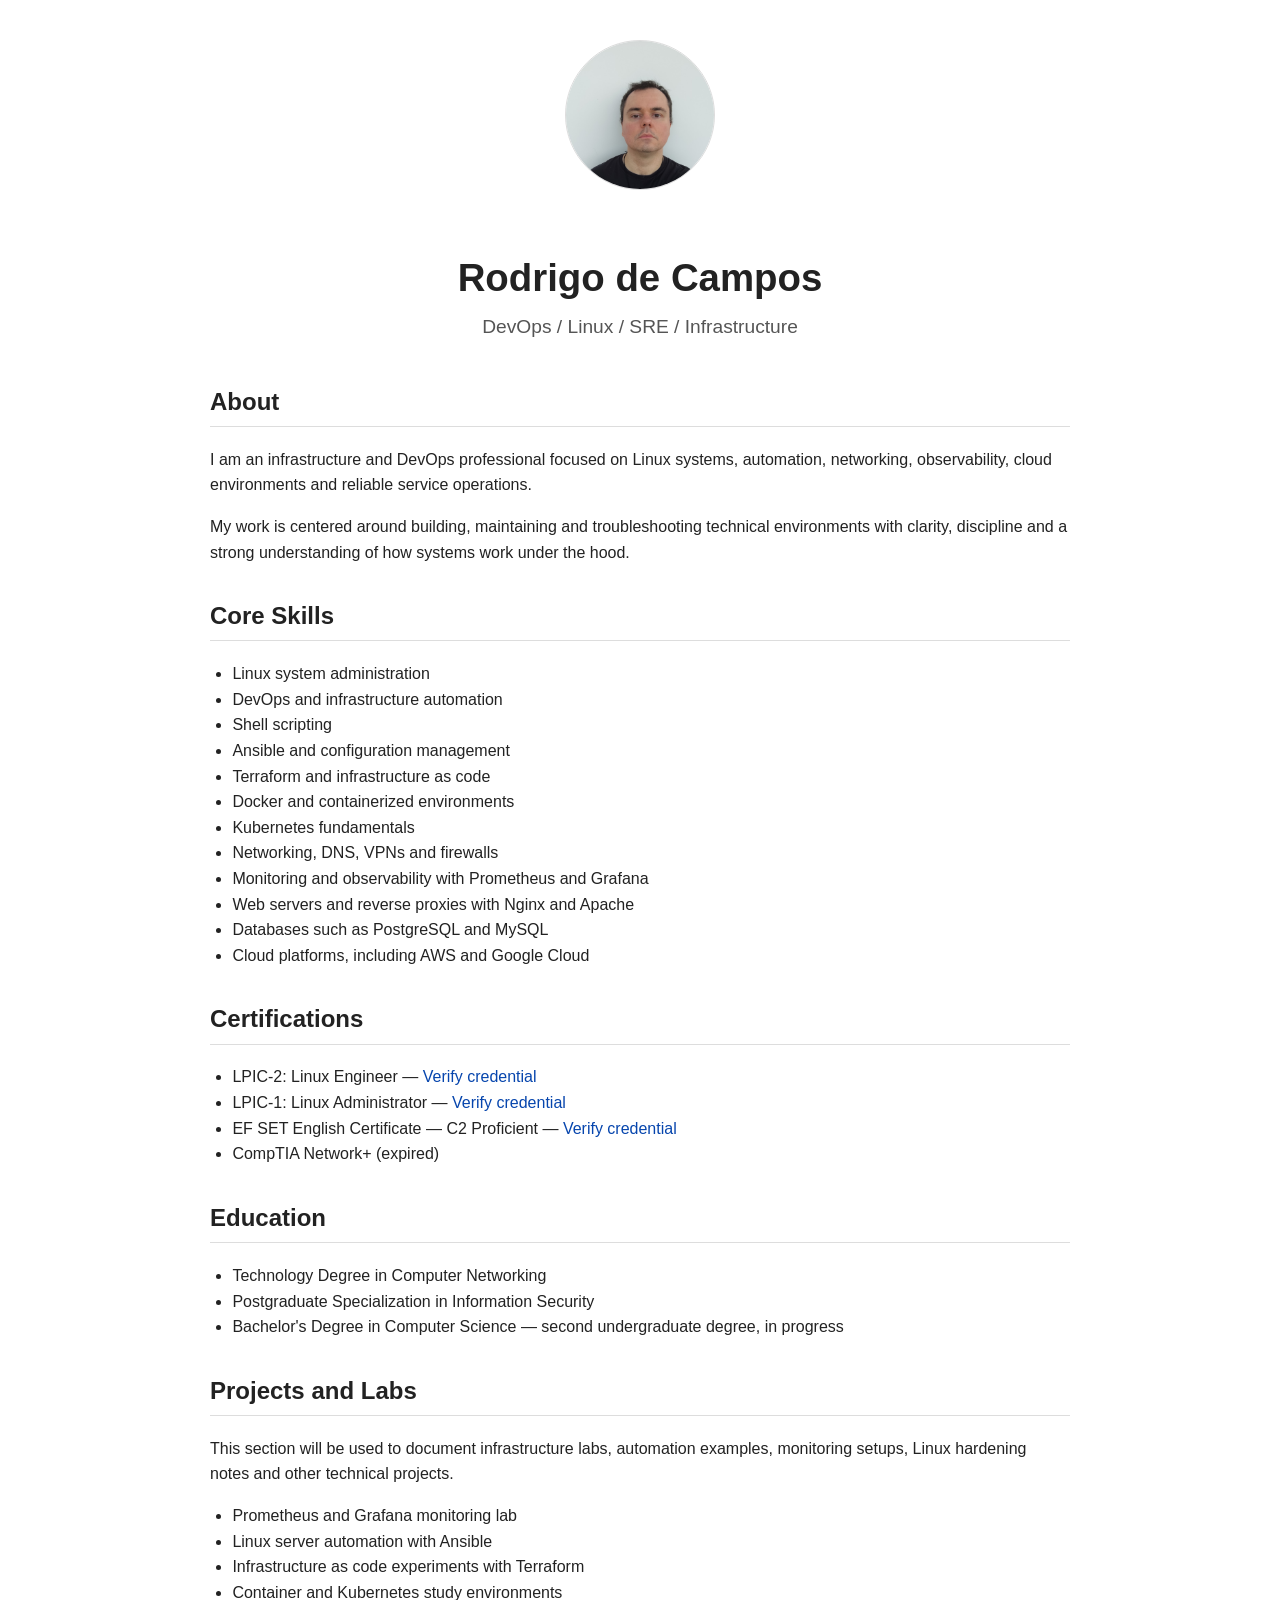
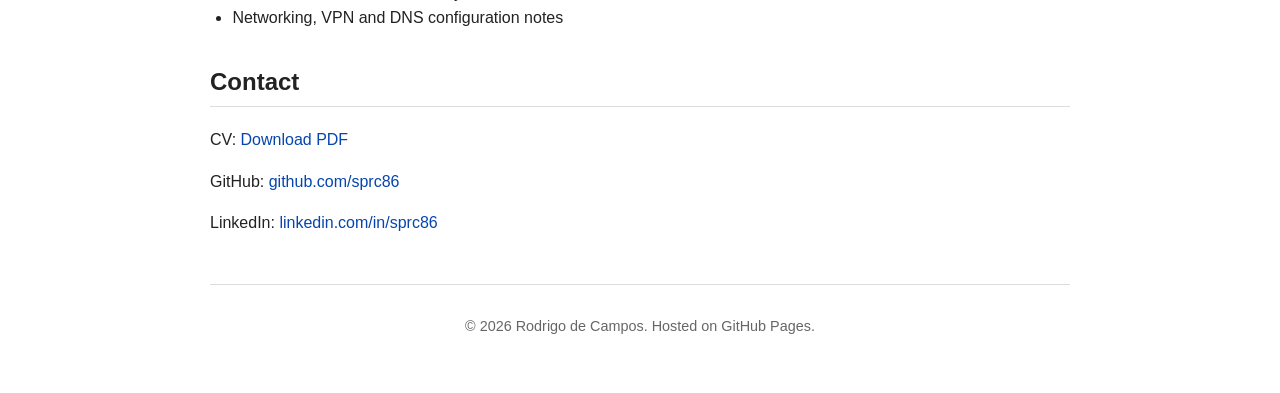
==== index.html @ e0865666 "Update portfolio footer attribution, minimalistic" ====
<!doctype html>

<html lang="en">
<head>
  <meta charset="utf-8">
  <meta name="viewport" content="width=device-width, initial-scale=1">
  <title>Rodrigo de Campos | DevOps / Linux / SRE</title>
  <meta name="description" content="Rodrigo de Campos - DevOps, Linux, SRE, infrastructure, automation, cloud, networking and observability.">

  <style>
    body {
      font-family: Arial, Helvetica, sans-serif;
      line-height: 1.6;
      max-width: 860px;
      margin: 0 auto;
      padding: 40px 24px;
      color: #222;
      background: #fff;
    }

    header {
      margin-bottom: 40px;
      text-align: center;
    }

    h1 {
      font-size: 2.4rem;
      margin-bottom: 0.2rem;
    }

    h2 {
      margin-top: 2rem;
      border-bottom: 1px solid #ddd;
      padding-bottom: 0.3rem;
    }

    a {
      color: #0645ad;
      text-decoration: none;
    }

    a:hover {
      text-decoration: underline;
    }

    .subtitle {
      font-size: 1.2rem;
      color: #555;
      margin-top: 0;
    }

    .section {
      margin-bottom: 2rem;
    }

    .profile-photo {
      width: 148px;
      height: 148px;
      object-fit: cover;
      object-position: center top;
      border-radius: 50%;
      margin-bottom: 24px;
      border: 1px solid #ddd;
    }

    ul {
      padding-left: 1.4rem;
    }

    footer {
      margin-top: 3rem;
      font-size: 0.9rem;
      color: #666;
      border-top: 1px solid #ddd;
      padding-top: 1rem;
      text-align: center;
    }
  </style>

</head>

<body>
  <header>
    <img class="profile-photo" src="assets/images/rdc.jpg" alt="Rodrigo de Campos">


<h1>Rodrigo de Campos</h1>
<p class="subtitle">DevOps / Linux / SRE / Infrastructure</p>


  </header>

  <main>
    <section id="about" class="section">
      <h2>About</h2>


  <p>
    I am an infrastructure and DevOps professional focused on Linux systems,
    automation, networking, observability, cloud environments and reliable
    service operations.
  </p>

  <p>
    My work is centered around building, maintaining and troubleshooting
    technical environments with clarity, discipline and a strong understanding
    of how systems work under the hood.
  </p>
</section>

<section id="skills" class="section">
  <h2>Core Skills</h2>

  <ul>
    <li>Linux system administration</li>
    <li>DevOps and infrastructure automation</li>
    <li>Shell scripting</li>
    <li>Ansible and configuration management</li>
    <li>Terraform and infrastructure as code</li>
    <li>Docker and containerized environments</li>
    <li>Kubernetes fundamentals</li>
    <li>Networking, DNS, VPNs and firewalls</li>
    <li>Monitoring and observability with Prometheus and Grafana</li>
    <li>Web servers and reverse proxies with Nginx and Apache</li>
    <li>Databases such as PostgreSQL and MySQL</li>
    <li>Cloud platforms, including AWS and Google Cloud</li>
  </ul>
</section>

<section id="certifications" class="section">
  <h2>Certifications</h2>

  <ul>
    <li>LPIC-2: Linux Engineer — <a href="https://cs.lpi.org/caf/Xamman/certification/verify/LPI000189969/xfram867fl" target="_blank" rel="noopener noreferrer">Verify credential</a></li>
    <li>LPIC-1: Linux Administrator — <a href="https://cs.lpi.org/caf/Xamman/certification/verify/LPI000189969/xfram867fl" target="_blank" rel="noopener noreferrer">Verify credential</a></li>
    <li>EF SET English Certificate — C2 Proficient — <a href="https://cert.efset.org/en/R8xj2A" target="_blank" rel="noopener noreferrer">Verify credential</a></li>
    <li>CompTIA Network+ (expired)</li>
  </ul>
</section>

<section id="education" class="section">
  <h2>Education</h2>

  <ul>
    <li>Technology Degree in Computer Networking</li>
    <li>Postgraduate Specialization in Information Security</li>
    <li>Bachelor's Degree in Computer Science — second undergraduate degree, in progress</li>
  </ul>
</section>

<section id="projects" class="section">
  <h2>Projects and Labs</h2>

  <p>
    This section will be used to document infrastructure labs, automation
    examples, monitoring setups, Linux hardening notes and other technical
    projects.
  </p>

  <ul>
    <li>Prometheus and Grafana monitoring lab</li>
    <li>Linux server automation with Ansible</li>
    <li>Infrastructure as code experiments with Terraform</li>
    <li>Container and Kubernetes study environments</li>
    <li>Networking, VPN and DNS configuration notes</li>
  </ul>
</section>

<section id="contact" class="section">
  <h2>Contact</h2>

  <p>
    CV:
    <a href="assets/cv/Rodrigo_de_Campos.pdf" target="_blank" rel="noopener noreferrer">
      Download PDF
    </a>
  </p>

  <p>
    GitHub:
    <a href="https://github.com/sprc86" target="_blank" rel="noopener noreferrer">
      github.com/sprc86
    </a>
  </p>

  <p>
    LinkedIn:
    <a href="https://www.linkedin.com/in/sprc86/" target="_blank" rel="noopener noreferrer">
      linkedin.com/in/sprc86
    </a>
  </p>
</section>


  </main>

  <footer>
    <p>© 2026 Rodrigo de Campos. Hosted on GitHub Pages.</p>
  </footer>
</body>
</html>
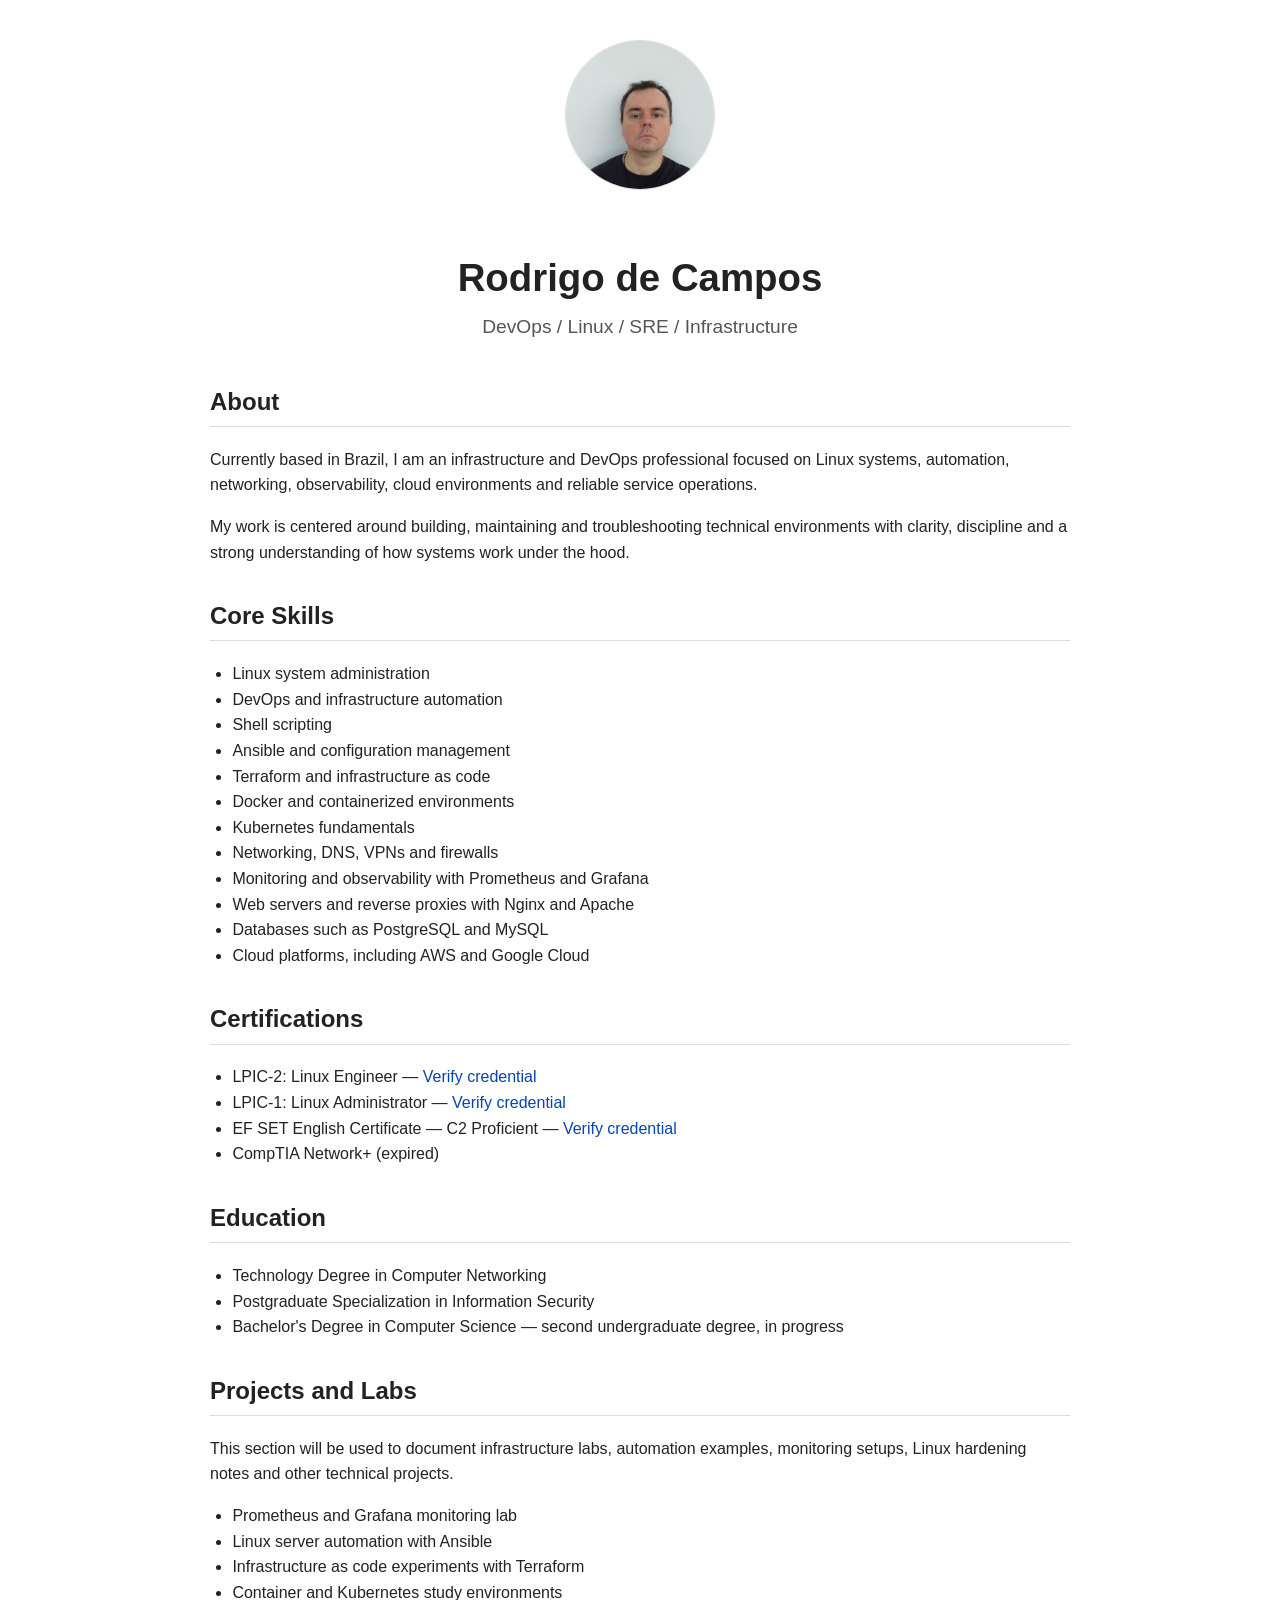
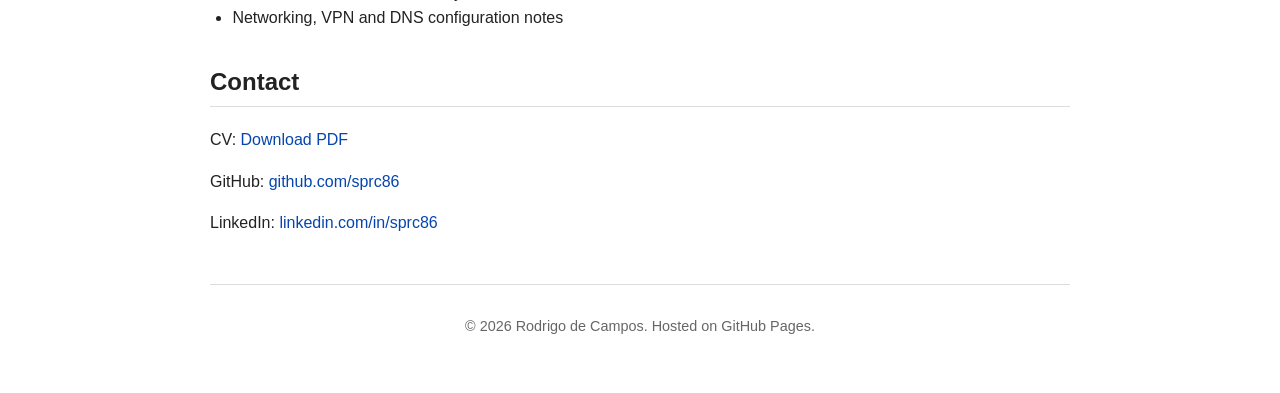
==== commit 0ed5280c: "Fixed personal presentation text" ====
--- a/index.html
+++ b/index.html
@@ -96,7 +96,7 @@
 
 
   <p>
-    I am an infrastructure and DevOps professional focused on Linux systems,
+    Currently based in Brazil, I am an infrastructure and DevOps professional focused on Linux systems,
     automation, networking, observability, cloud environments and reliable
     service operations.
   </p>
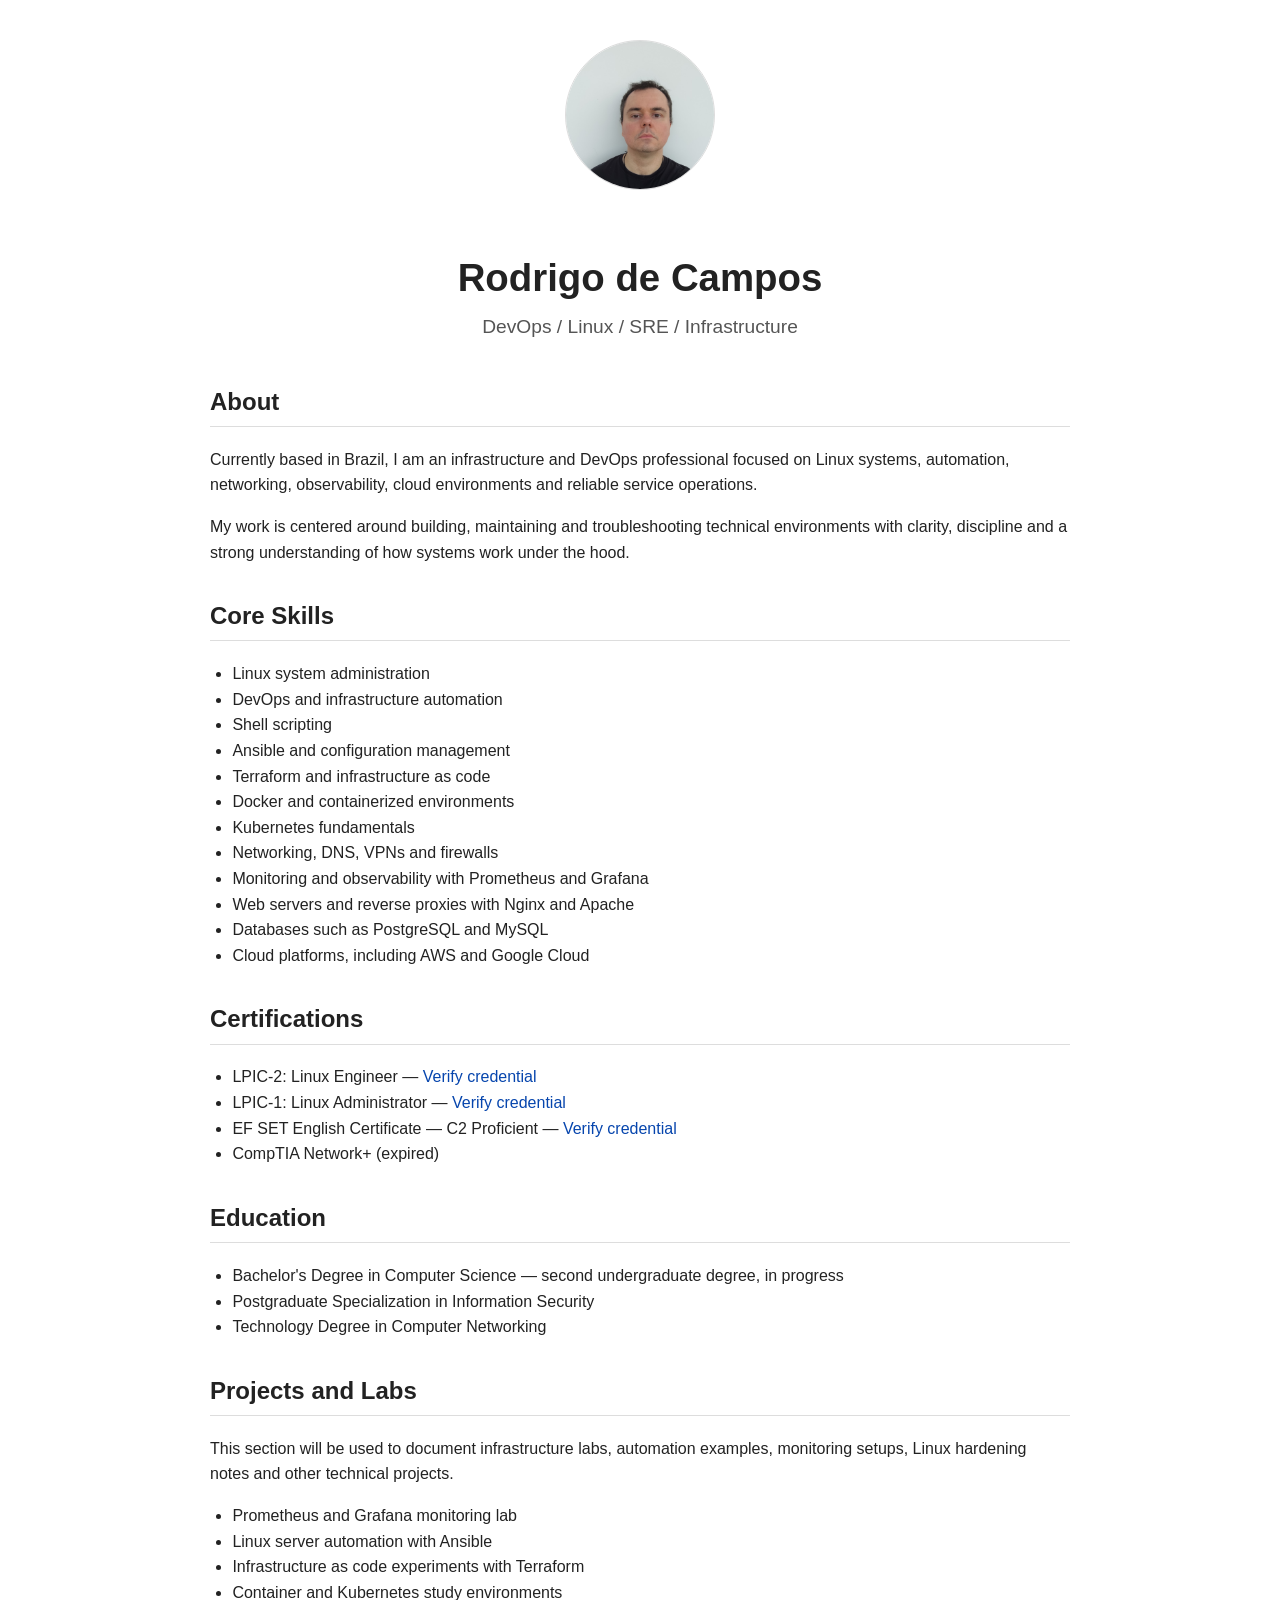
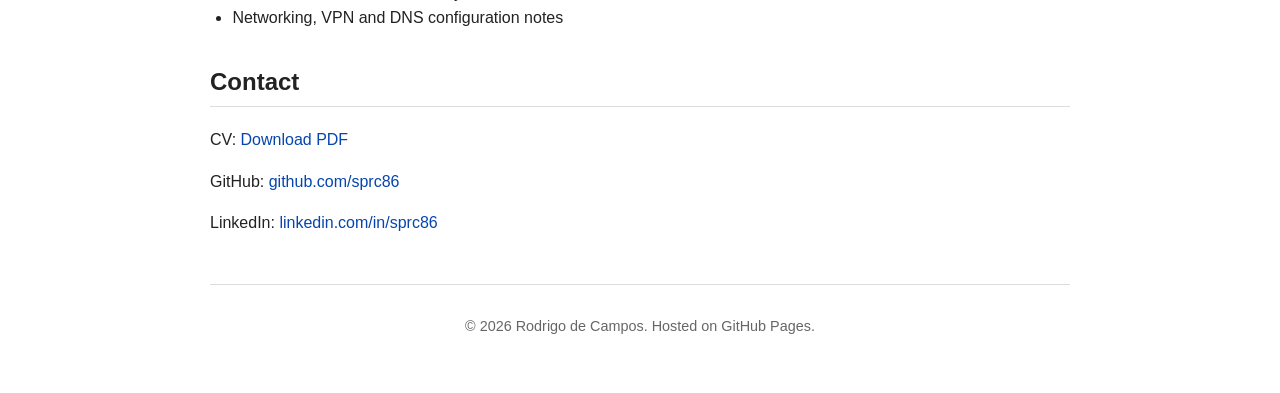
==== commit 3cc31883: "Fixed Education field" ====
--- a/index.html
+++ b/index.html
@@ -6,7 +6,7 @@
   <meta name="viewport" content="width=device-width, initial-scale=1">
   <title>Rodrigo de Campos | DevOps / Linux / SRE</title>
   <meta name="description" content="Rodrigo de Campos - DevOps, Linux, SRE, infrastructure, automation, cloud, networking and observability.">
-
+  <link rel="canonical" href="https://rodrigodecampos.com.br/">
   <style>
     body {
       font-family: Arial, Helvetica, sans-serif;
@@ -142,9 +142,9 @@
   <h2>Education</h2>
 
   <ul>
+    <li>Bachelor's Degree in Computer Science — second undergraduate degree, in progress</li>
+    <li>Postgraduate Specialization in Information Security</li>
     <li>Technology Degree in Computer Networking</li>
-    <li>Postgraduate Specialization in Information Security</li>
-    <li>Bachelor's Degree in Computer Science — second undergraduate degree, in progress</li>
   </ul>
 </section>
 
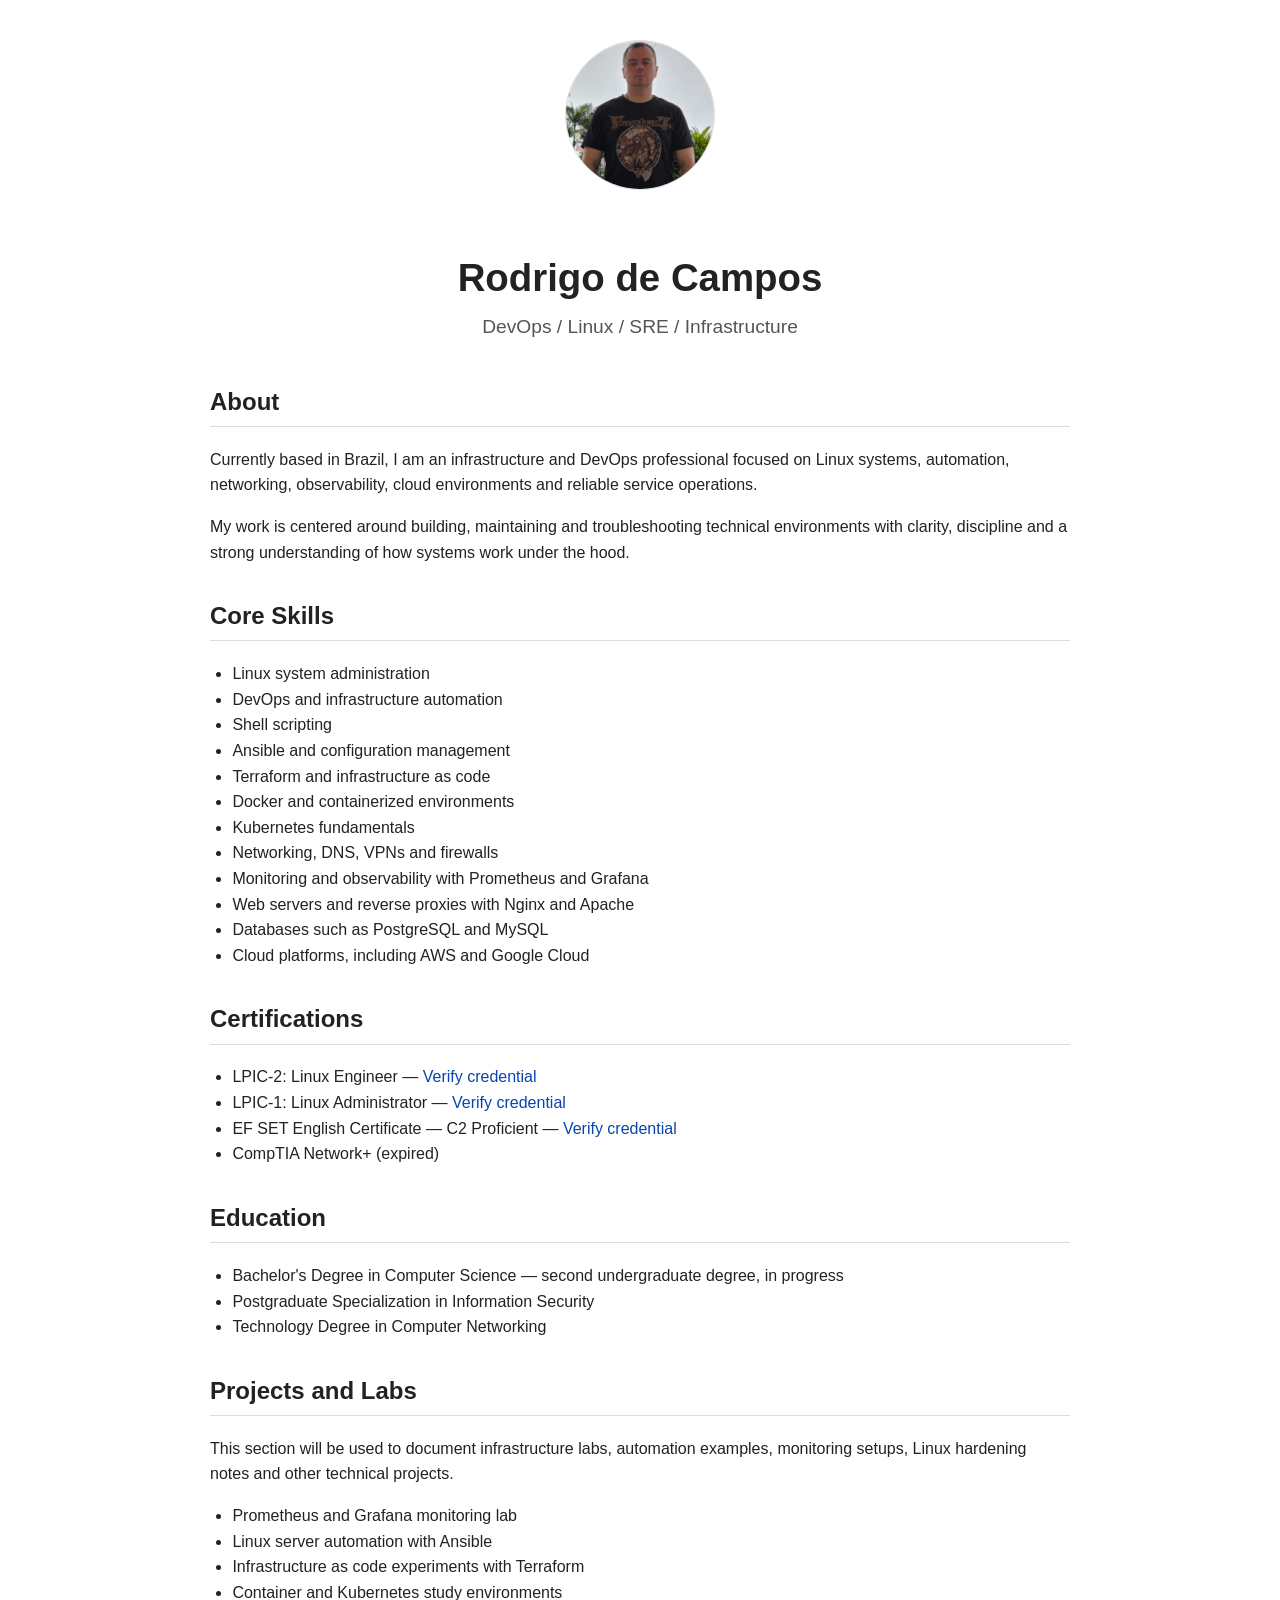
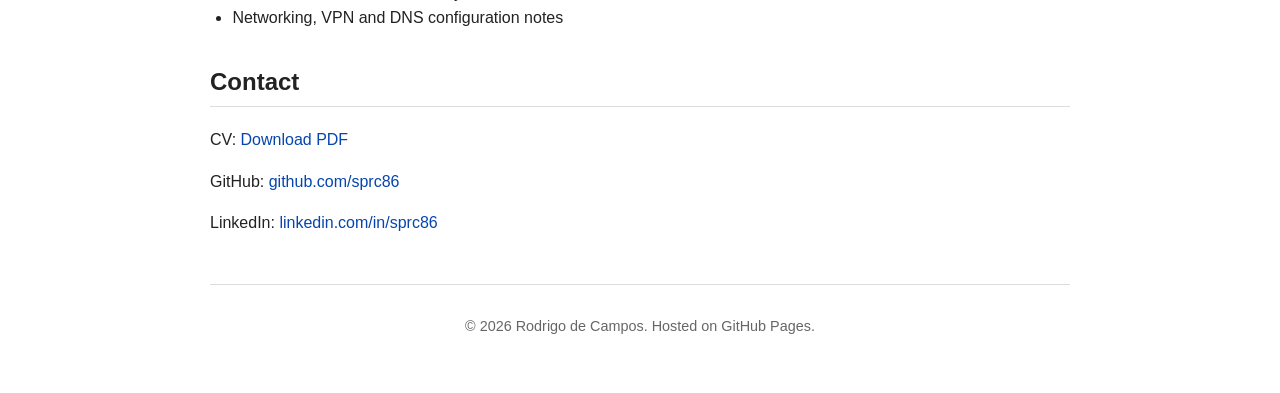
==== commit e685ddb3: "updated profile picture" ====
--- a/index.html
+++ b/index.html
@@ -81,7 +81,7 @@
 
 <body>
   <header>
-    <img class="profile-photo" src="assets/images/rdc.jpg" alt="Rodrigo de Campos">
+    <img class="profile-photo" src="assets/images/rdc2.png" alt="Rodrigo de Campos">
 
 
 <h1>Rodrigo de Campos</h1>
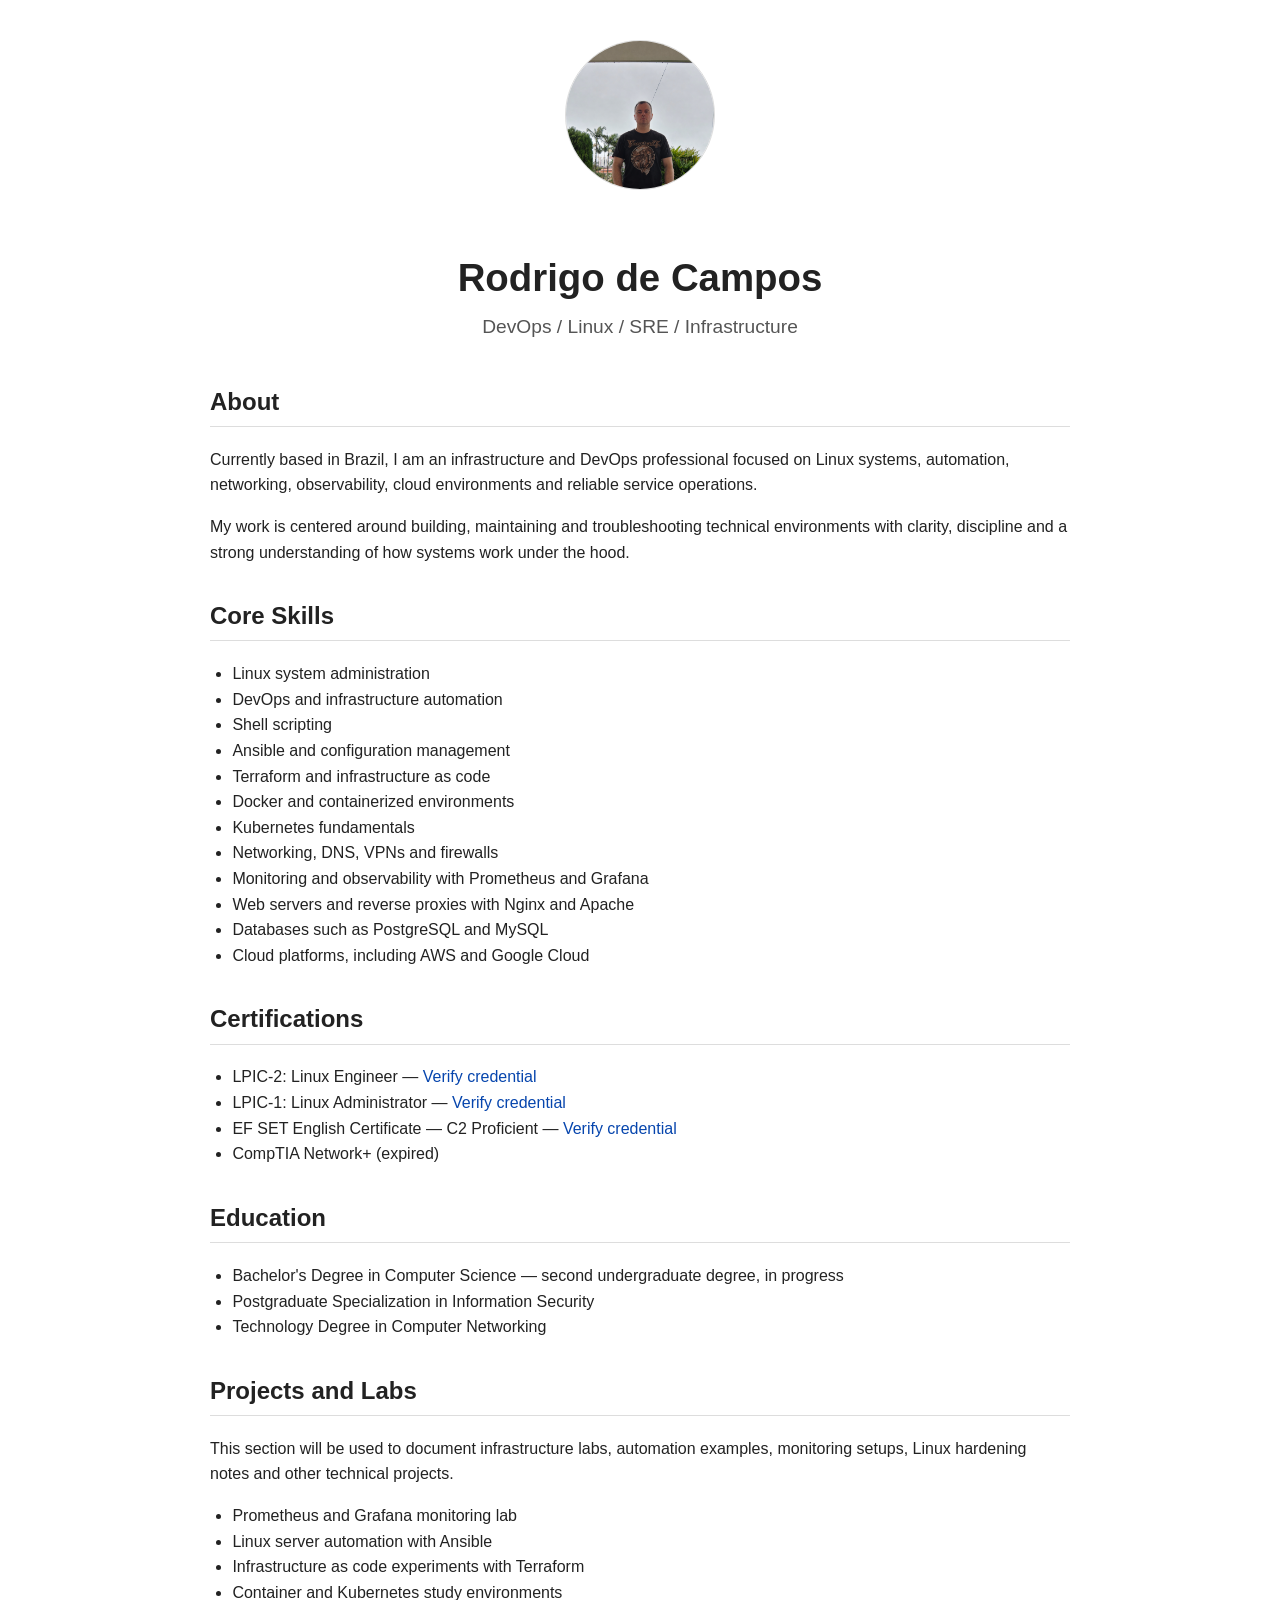
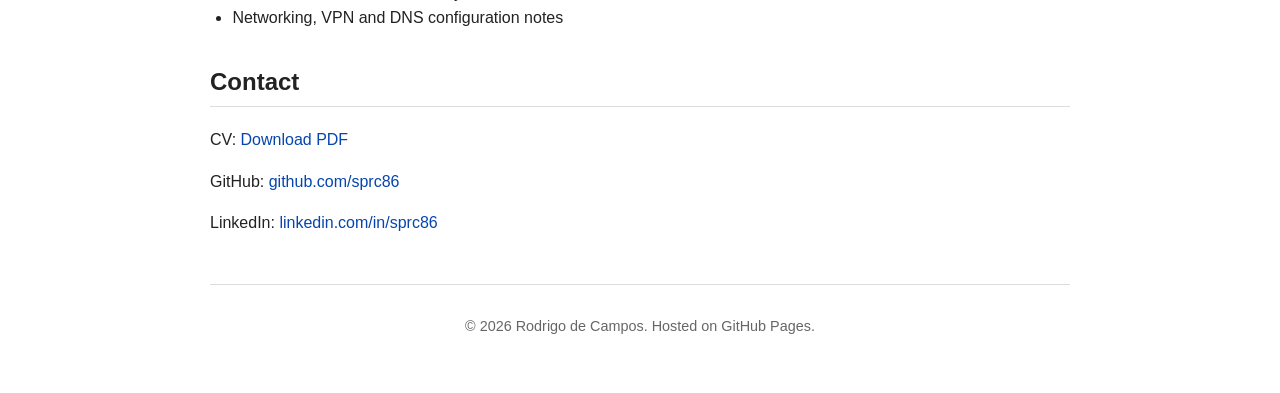
==== commit 9e485004: "Included another profile picture" ====
--- a/index.html
+++ b/index.html
@@ -81,7 +81,7 @@
 
 <body>
   <header>
-    <img class="profile-photo" src="assets/images/rdc2.png" alt="Rodrigo de Campos">
+    <img class="profile-photo" src="assets/images/rdc3.png" alt="Rodrigo de Campos">
 
 
 <h1>Rodrigo de Campos</h1>
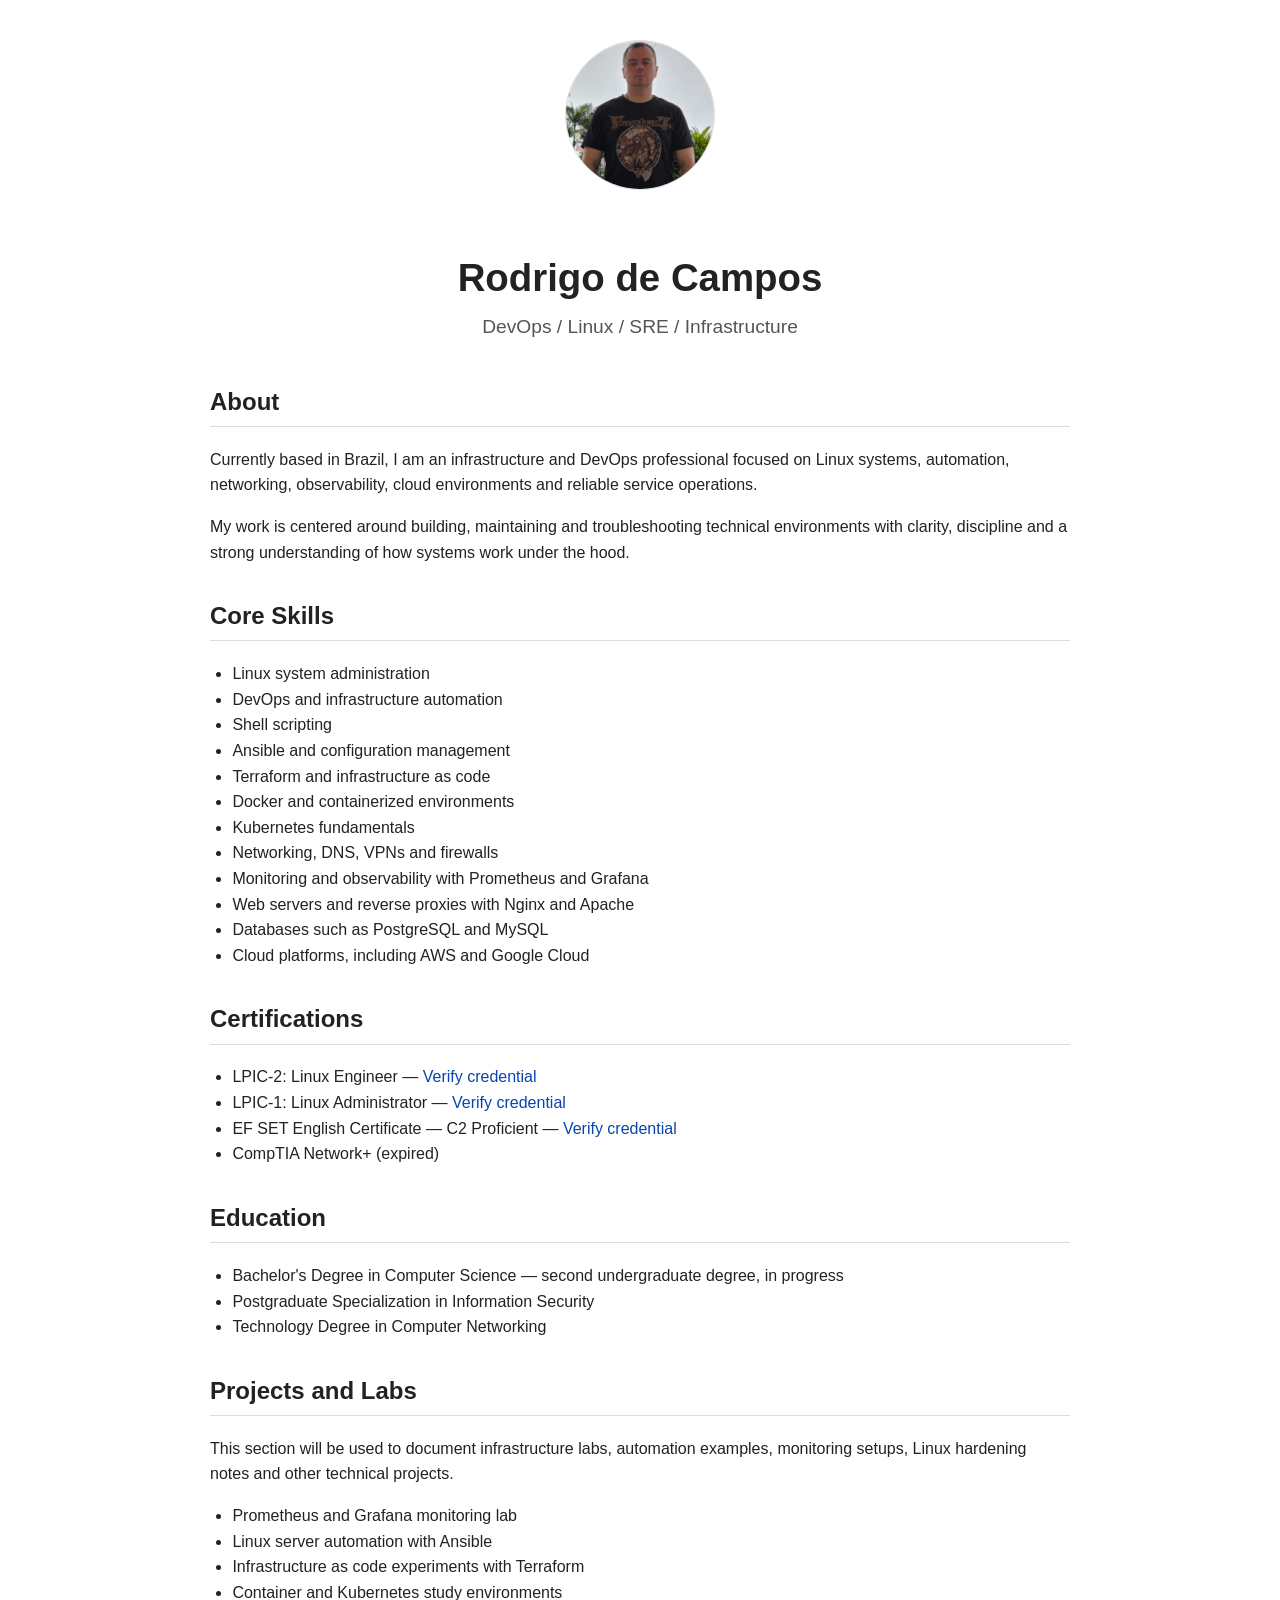
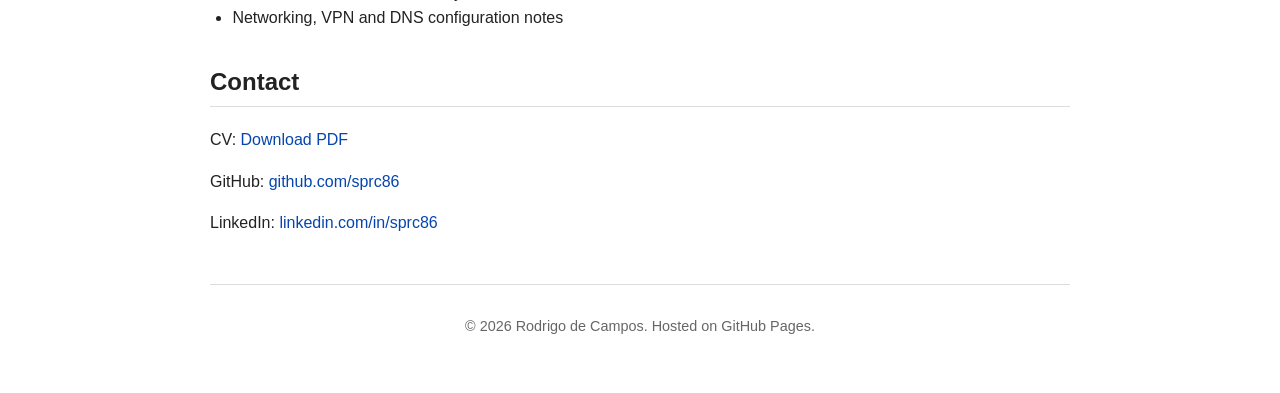
==== commit 356671ea: "rolling back profile picture" ====
--- a/index.html
+++ b/index.html
@@ -81,7 +81,7 @@
 
 <body>
   <header>
-    <img class="profile-photo" src="assets/images/rdc3.png" alt="Rodrigo de Campos">
+    <img class="profile-photo" src="assets/images/rdc2.png" alt="Rodrigo de Campos">
 
 
 <h1>Rodrigo de Campos</h1>
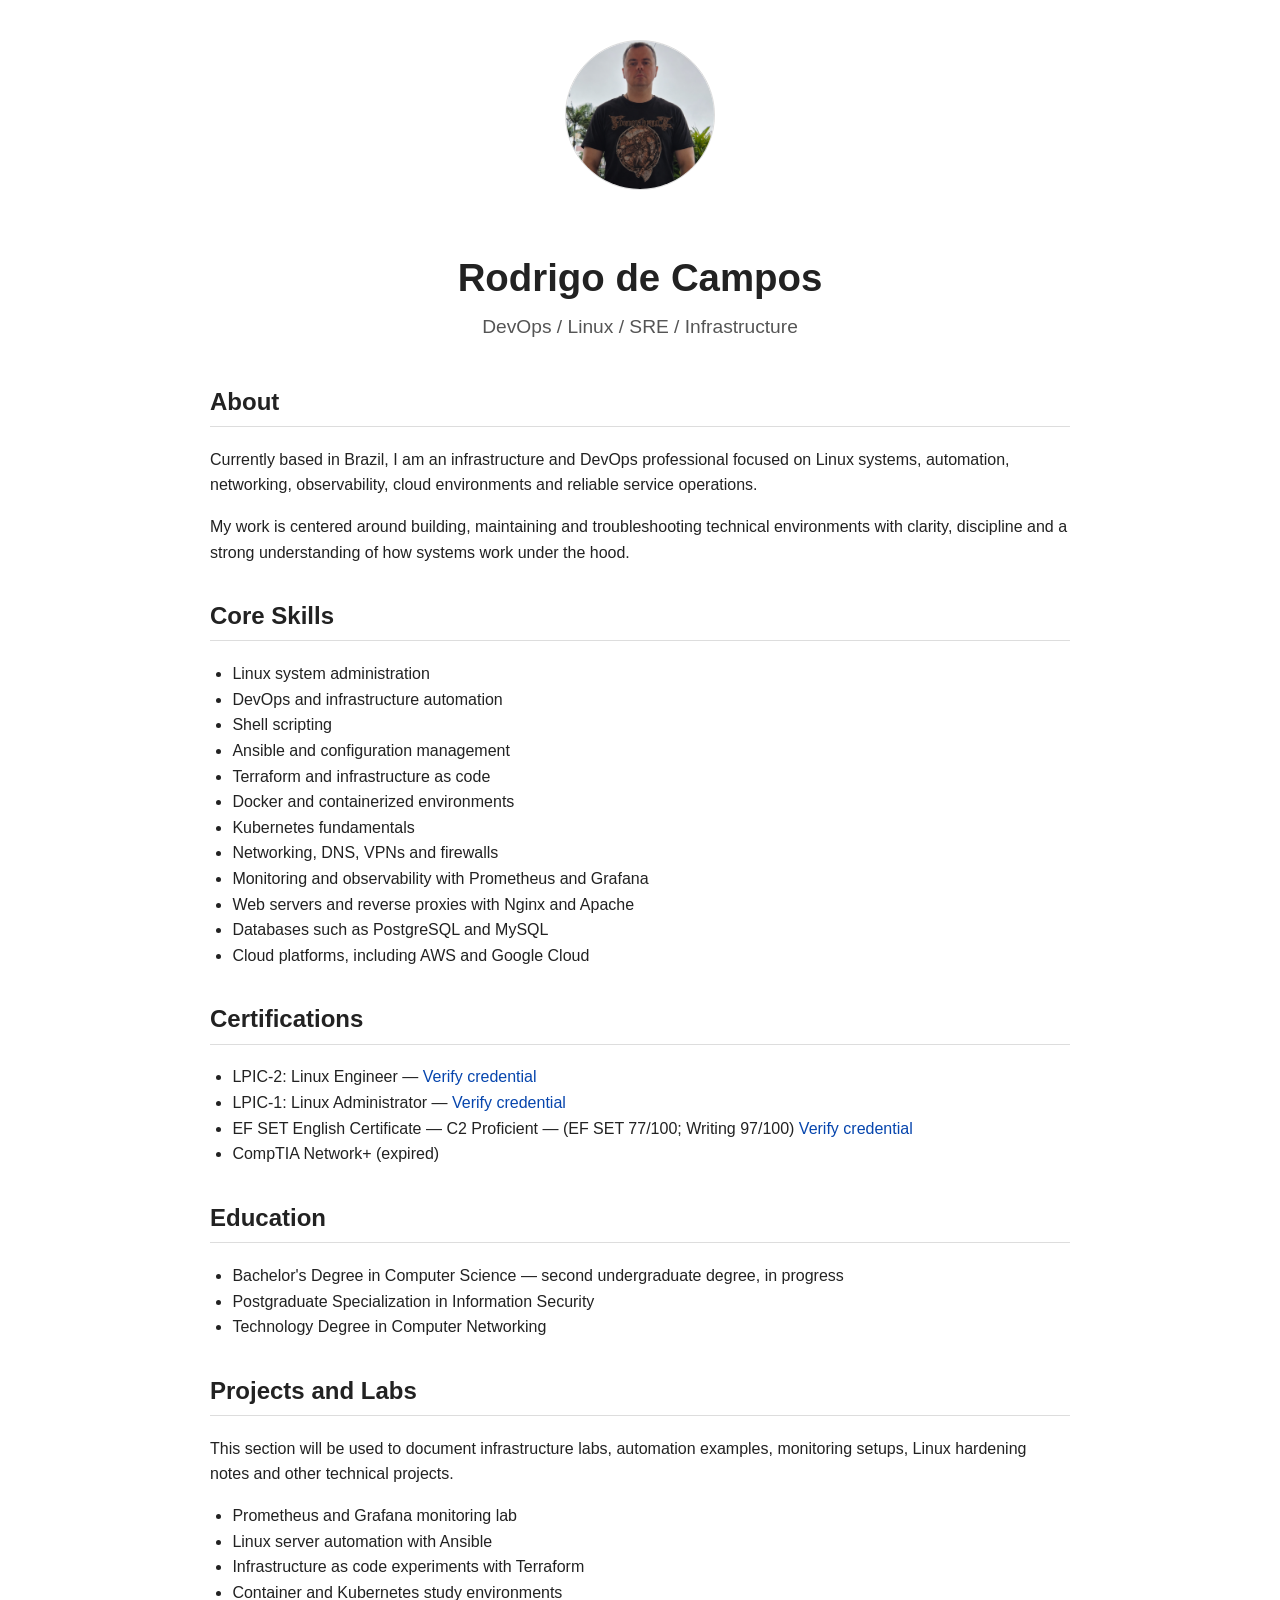
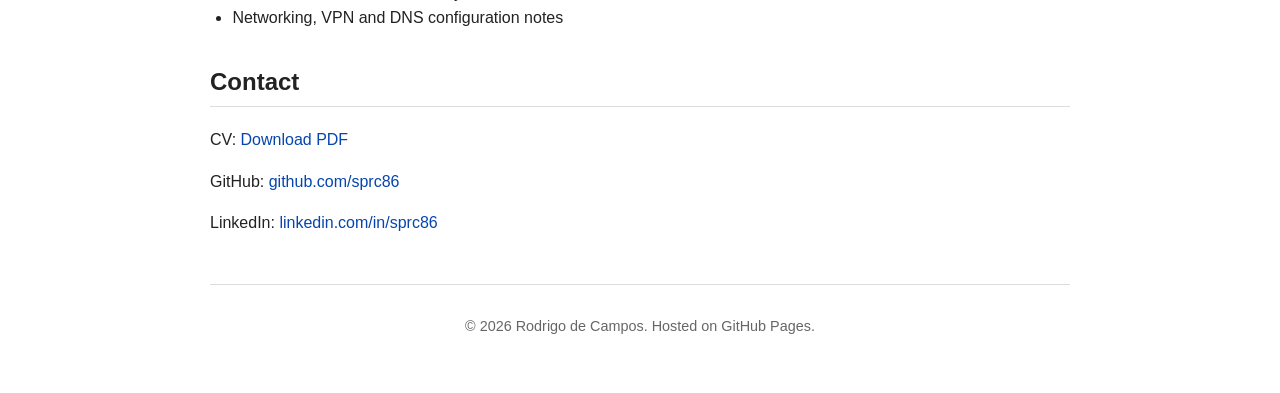
==== commit 1a7c3a4c: "updated EF SET details" ====
--- a/index.html
+++ b/index.html
@@ -133,7 +133,7 @@
   <ul>
     <li>LPIC-2: Linux Engineer — <a href="https://cs.lpi.org/caf/Xamman/certification/verify/LPI000189969/xfram867fl" target="_blank" rel="noopener noreferrer">Verify credential</a></li>
     <li>LPIC-1: Linux Administrator — <a href="https://cs.lpi.org/caf/Xamman/certification/verify/LPI000189969/xfram867fl" target="_blank" rel="noopener noreferrer">Verify credential</a></li>
-    <li>EF SET English Certificate — C2 Proficient — <a href="https://cert.efset.org/en/R8xj2A" target="_blank" rel="noopener noreferrer">Verify credential</a></li>
+    <li>EF SET English Certificate — C2 Proficient — (EF SET 77/100; Writing 97/100) <a href="https://cert.efset.org/en/R8xj2A" target="_blank" rel="noopener noreferrer">Verify credential</a></li>
     <li>CompTIA Network+ (expired)</li>
   </ul>
 </section>
